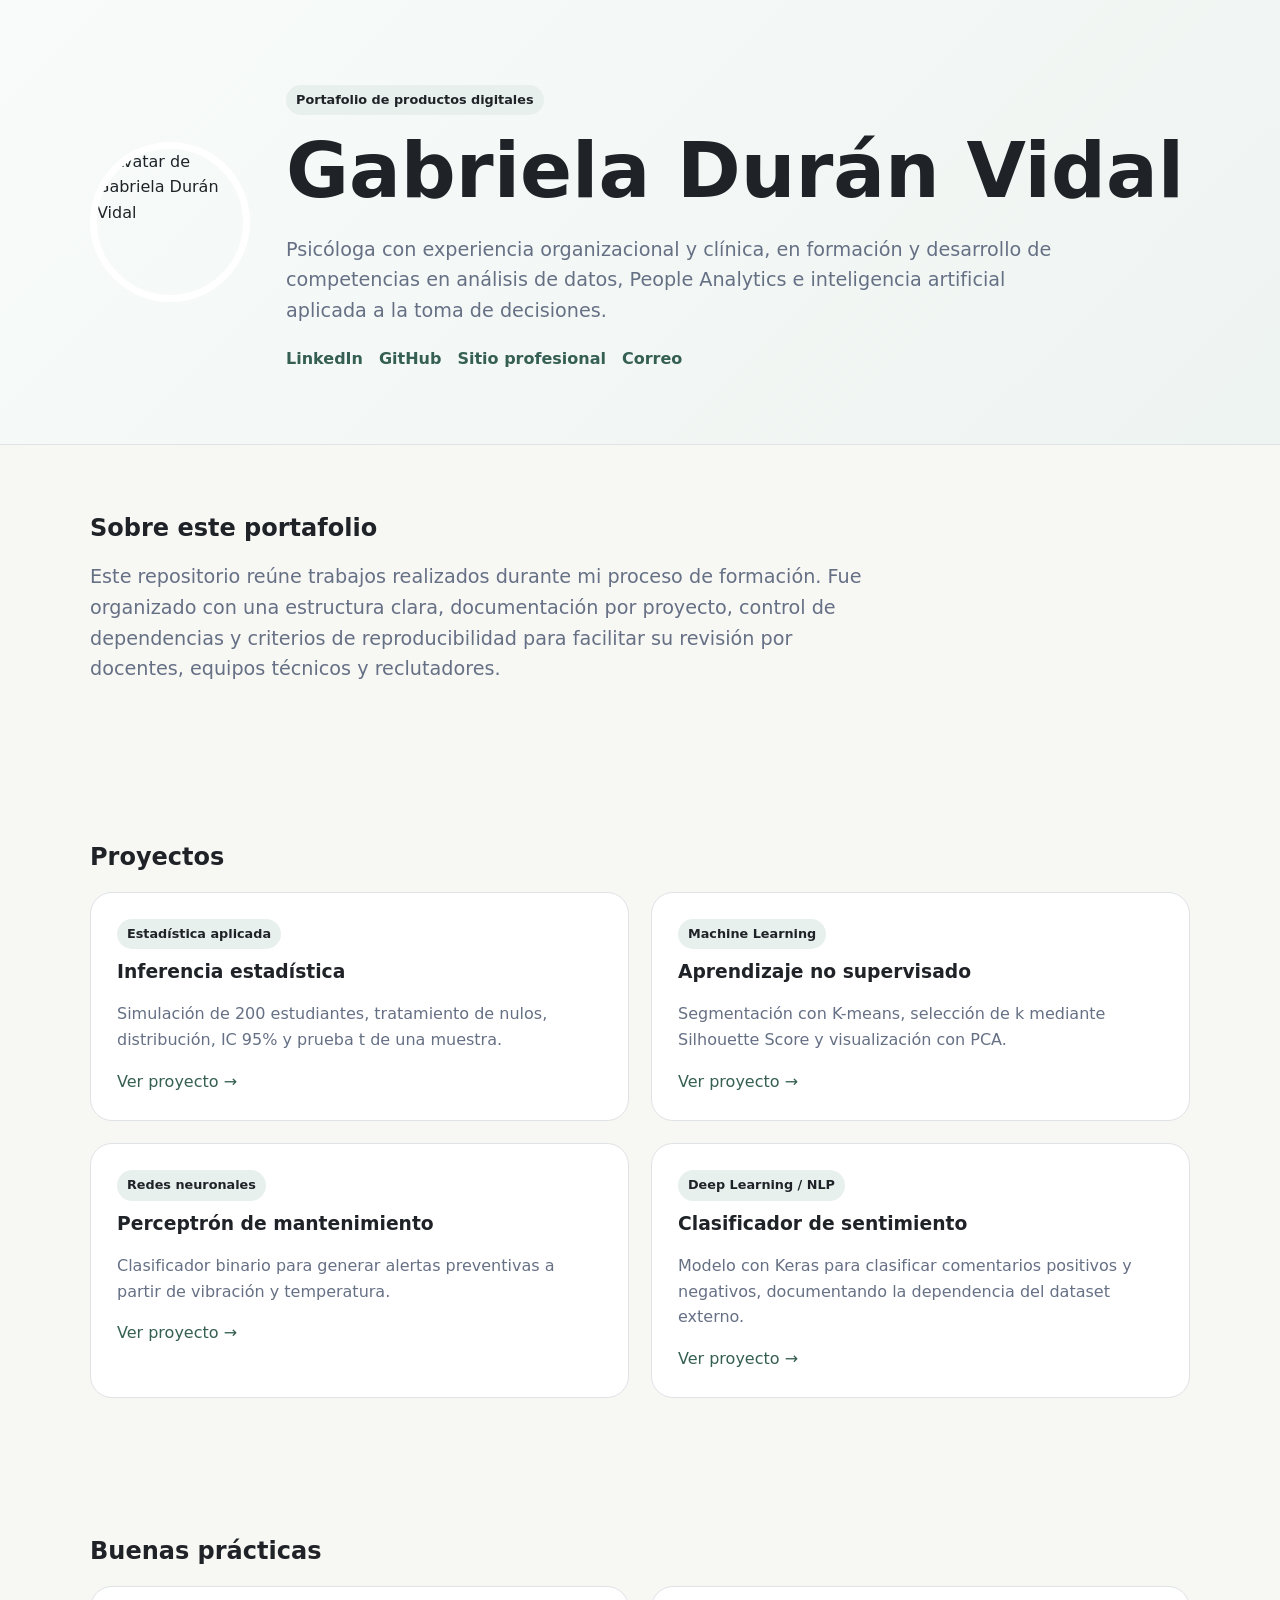
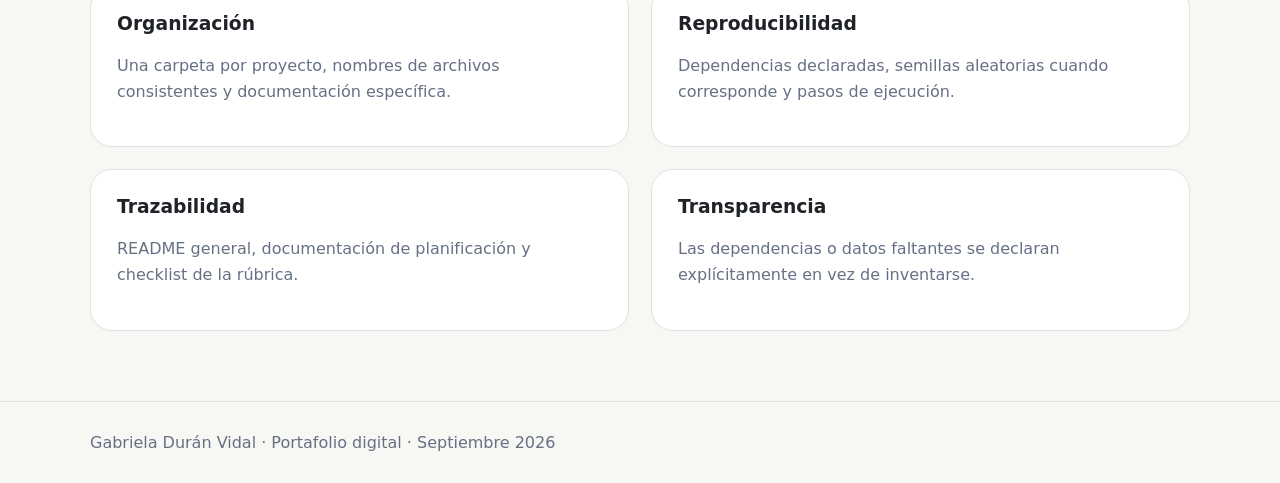
==== index.html @ fb0856cf "Agrega sitio web del portafolio" ====
<!doctype html>
<html lang="es">
<head>
  <meta charset="utf-8" />
  <meta name="viewport" content="width=device-width, initial-scale=1" />
  <meta name="description" content="Portafolio de productos digitales de Gabriela Durán Vidal" />
  <title>Portafolio digital | Gabriela Durán Vidal</title>
  <link rel="stylesheet" href="assets/styles.css" />
</head>
<body>
  <header class="hero">
    <div class="container profile">
      <img class="avatar" src="https://avatars.githubusercontent.com/u/291106565?v=4" alt="Avatar de Gabriela Durán Vidal" />
      <div>
        <p class="tag">Portafolio de productos digitales</p>
        <h1>Gabriela Durán Vidal</h1>
        <p class="lead">Psicóloga con experiencia organizacional y clínica, en formación y desarrollo de competencias en análisis de datos, People Analytics e inteligencia artificial aplicada a la toma de decisiones.</p>
        <div class="links">
          <a href="https://cl.linkedin.com/in/gabrieladuranvidal">LinkedIn</a>
          <a href="https://github.com/gabrieladuranv-collab">GitHub</a>
          <a href="https://gabrieladuran.cl">Sitio profesional</a>
          <a href="mailto:gabriela.duranv@gmail.com">Correo</a>
        </div>
      </div>
    </div>
  </header>

  <main>
    <section class="section container">
      <h2>Sobre este portafolio</h2>
      <p class="lead">Este repositorio reúne trabajos realizados durante mi proceso de formación. Fue organizado con una estructura clara, documentación por proyecto, control de dependencias y criterios de reproducibilidad para facilitar su revisión por docentes, equipos técnicos y reclutadores.</p>
    </section>

    <section class="section container" id="proyectos">
      <h2>Proyectos</h2>
      <div class="grid">
        <article class="card">
          <span class="tag">Estadística aplicada</span>
          <h3>Inferencia estadística</h3>
          <p class="muted">Simulación de 200 estudiantes, tratamiento de nulos, distribución, IC 95% y prueba t de una muestra.</p>
          <a href="projects/inferencia-estadistica/">Ver proyecto →</a>
        </article>
        <article class="card">
          <span class="tag">Machine Learning</span>
          <h3>Aprendizaje no supervisado</h3>
          <p class="muted">Segmentación con K-means, selección de k mediante Silhouette Score y visualización con PCA.</p>
          <a href="projects/aprendizaje-no-supervisado/">Ver proyecto →</a>
        </article>
        <article class="card">
          <span class="tag">Redes neuronales</span>
          <h3>Perceptrón de mantenimiento</h3>
          <p class="muted">Clasificador binario para generar alertas preventivas a partir de vibración y temperatura.</p>
          <a href="projects/perceptron-mantenimiento/">Ver proyecto →</a>
        </article>
        <article class="card">
          <span class="tag">Deep Learning / NLP</span>
          <h3>Clasificador de sentimiento</h3>
          <p class="muted">Modelo con Keras para clasificar comentarios positivos y negativos, documentando la dependencia del dataset externo.</p>
          <a href="projects/clasificador-sentimiento/">Ver proyecto →</a>
        </article>
      </div>
    </section>

    <section class="section container">
      <h2>Buenas prácticas</h2>
      <div class="grid">
        <div class="card"><h3>Organización</h3><p class="muted">Una carpeta por proyecto, nombres de archivos consistentes y documentación específica.</p></div>
        <div class="card"><h3>Reproducibilidad</h3><p class="muted">Dependencias declaradas, semillas aleatorias cuando corresponde y pasos de ejecución.</p></div>
        <div class="card"><h3>Trazabilidad</h3><p class="muted">README general, documentación de planificación y checklist de la rúbrica.</p></div>
        <div class="card"><h3>Transparencia</h3><p class="muted">Las dependencias o datos faltantes se declaran explícitamente en vez de inventarse.</p></div>
      </div>
    </section>
  </main>

  <footer><div class="container">Gabriela Durán Vidal · Portafolio digital · Septiembre 2026</div></footer>
</body>
</html>
---- assets/styles.css ----
:root{--bg:#f7f7f4;--surface:#fff;--text:#1f2328;--muted:#667085;--line:#dfe3e6;--accent:#355f52;--soft:#e8f0ed;--radius:22px}*{box-sizing:border-box}html{scroll-behavior:smooth}body{margin:0;font-family:Inter,system-ui,-apple-system,BlinkMacSystemFont,"Segoe UI",sans-serif;color:var(--text);background:var(--bg);line-height:1.6}a{color:var(--accent);text-decoration:none}a:hover{text-decoration:underline}.container{width:min(1100px,calc(100% - 40px));margin:auto}.hero{padding:72px 0;background:linear-gradient(135deg,#f8fbfa,#eef4f1);border-bottom:1px solid var(--line)}.profile{display:grid;grid-template-columns:160px 1fr;gap:36px;align-items:center}.avatar{width:160px;height:160px;border-radius:50%;object-fit:cover;border:7px solid #fff}h1,h2,h3{line-height:1.15;margin-top:0}h1{font-size:clamp(2.6rem,6vw,4.8rem);margin-bottom:14px}.lead{font-size:1.2rem;color:var(--muted);max-width:800px}.section{padding:70px 0}.grid{display:grid;grid-template-columns:repeat(2,minmax(0,1fr));gap:22px}.card{background:var(--surface);border:1px solid var(--line);border-radius:var(--radius);padding:26px}.tag{display:inline-block;background:var(--soft);padding:5px 10px;border-radius:999px;font-size:.8rem;font-weight:700;margin-bottom:12px}.links{display:flex;gap:16px;flex-wrap:wrap}.links a{font-weight:700}.muted{color:var(--muted)}footer{border-top:1px solid var(--line);padding:28px 0;color:var(--muted)}@media(max-width:720px){.profile,.grid{grid-template-columns:1fr}.avatar{width:120px;height:120px}}
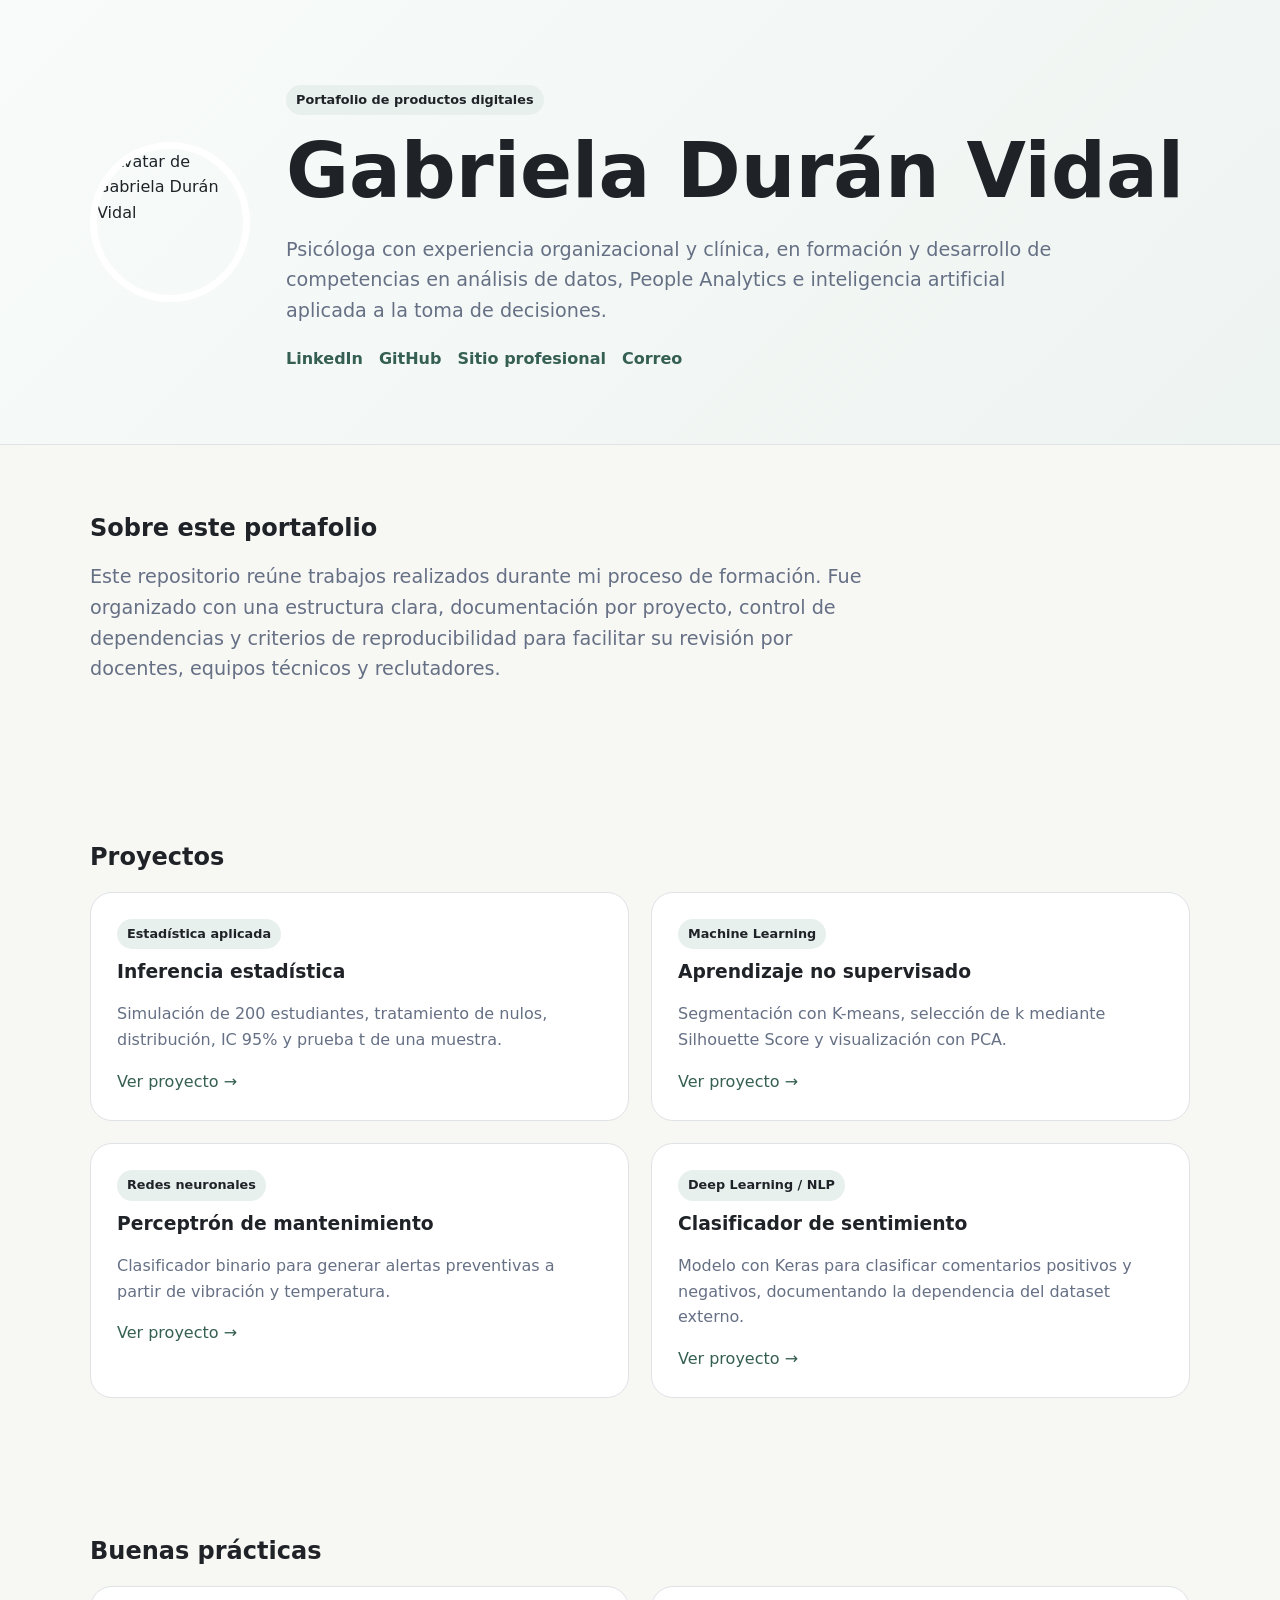
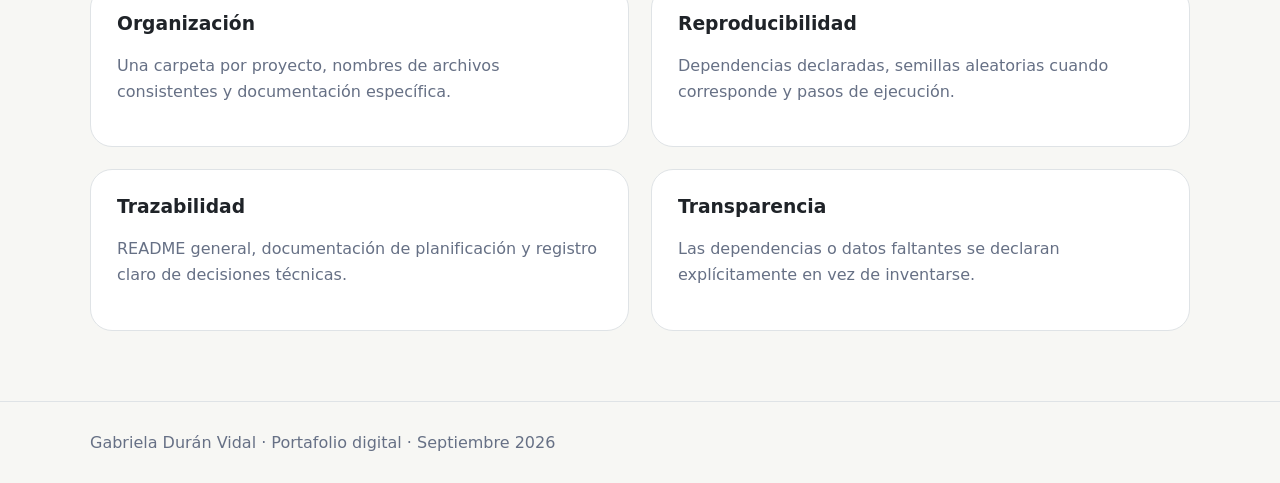
==== commit 51cc5f38: "Retira referencias a rúbrica del sitio" ====
--- a/index.html
+++ b/index.html
@@ -66,7 +66,7 @@
       <div class="grid">
         <div class="card"><h3>Organización</h3><p class="muted">Una carpeta por proyecto, nombres de archivos consistentes y documentación específica.</p></div>
         <div class="card"><h3>Reproducibilidad</h3><p class="muted">Dependencias declaradas, semillas aleatorias cuando corresponde y pasos de ejecución.</p></div>
-        <div class="card"><h3>Trazabilidad</h3><p class="muted">README general, documentación de planificación y checklist de la rúbrica.</p></div>
+        <div class="card"><h3>Trazabilidad</h3><p class="muted">README general, documentación de planificación y registro claro de decisiones técnicas.</p></div>
         <div class="card"><h3>Transparencia</h3><p class="muted">Las dependencias o datos faltantes se declaran explícitamente en vez de inventarse.</p></div>
       </div>
     </section>
